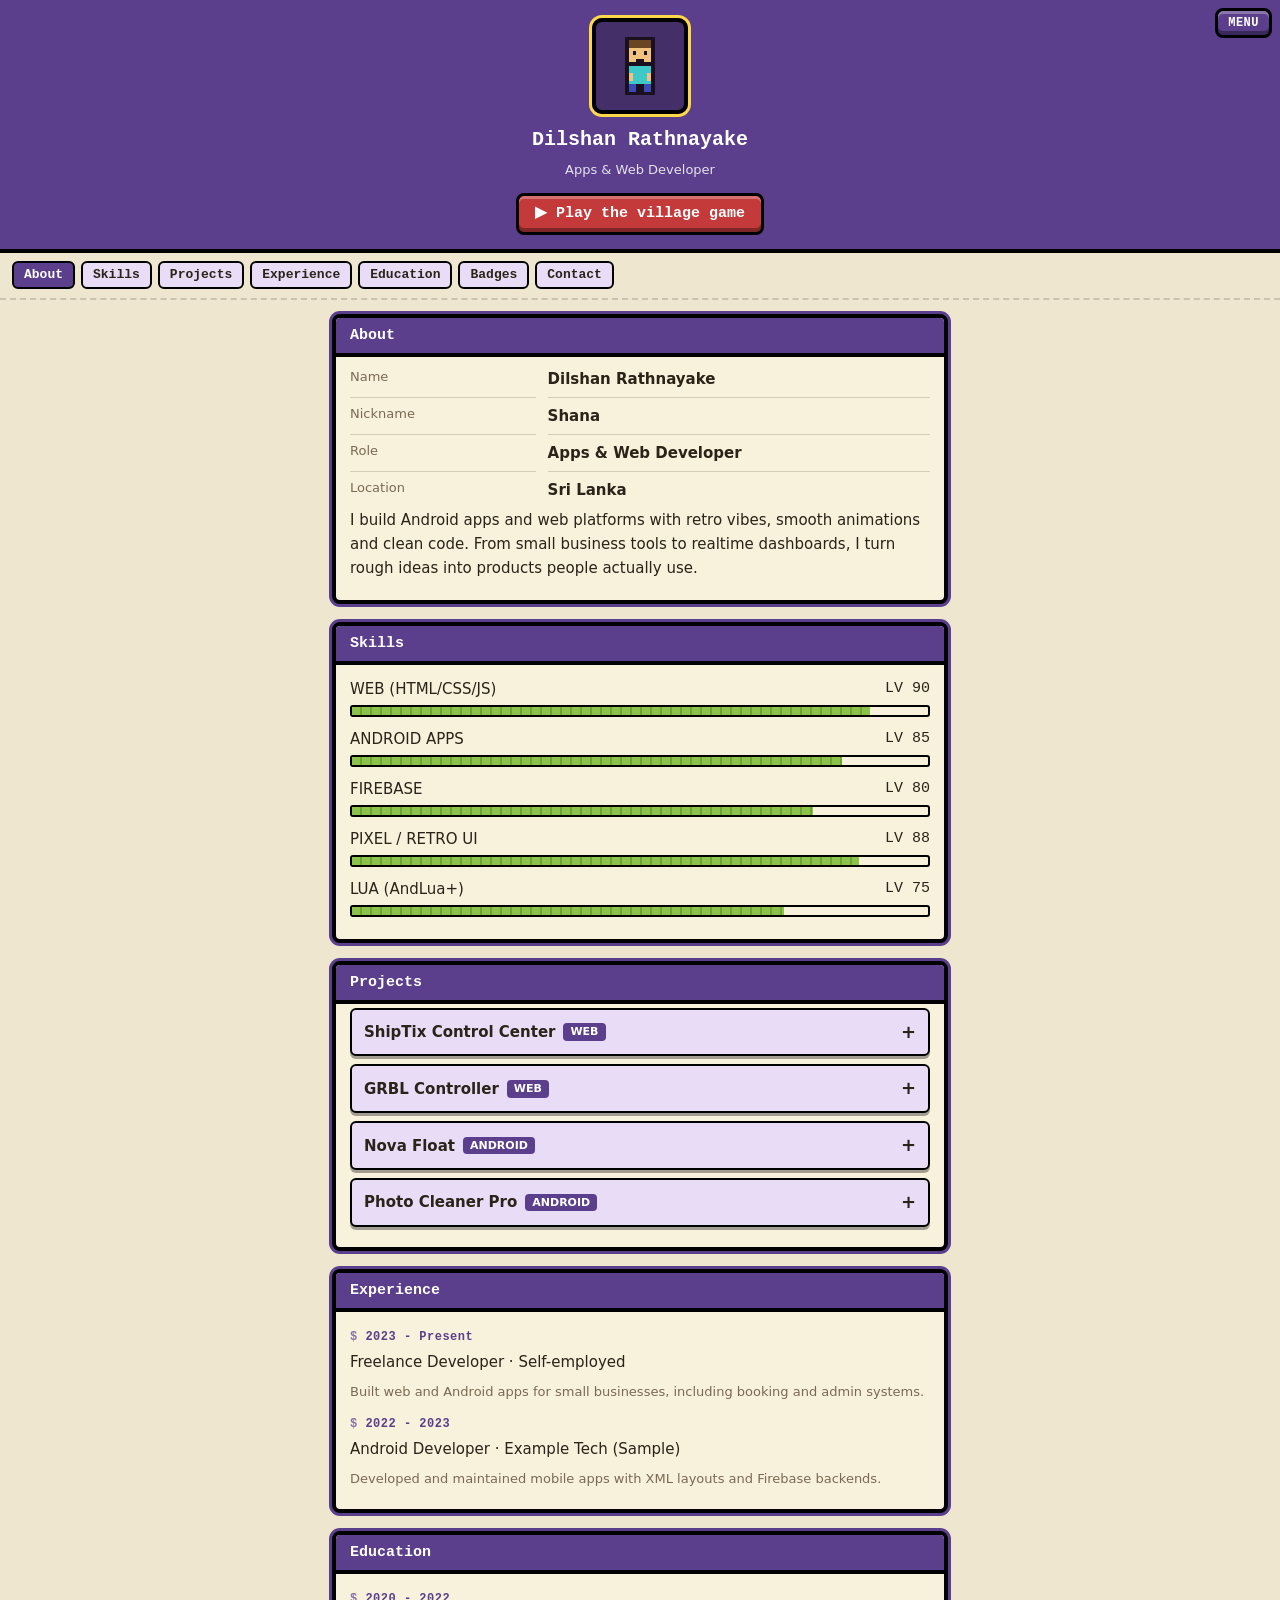
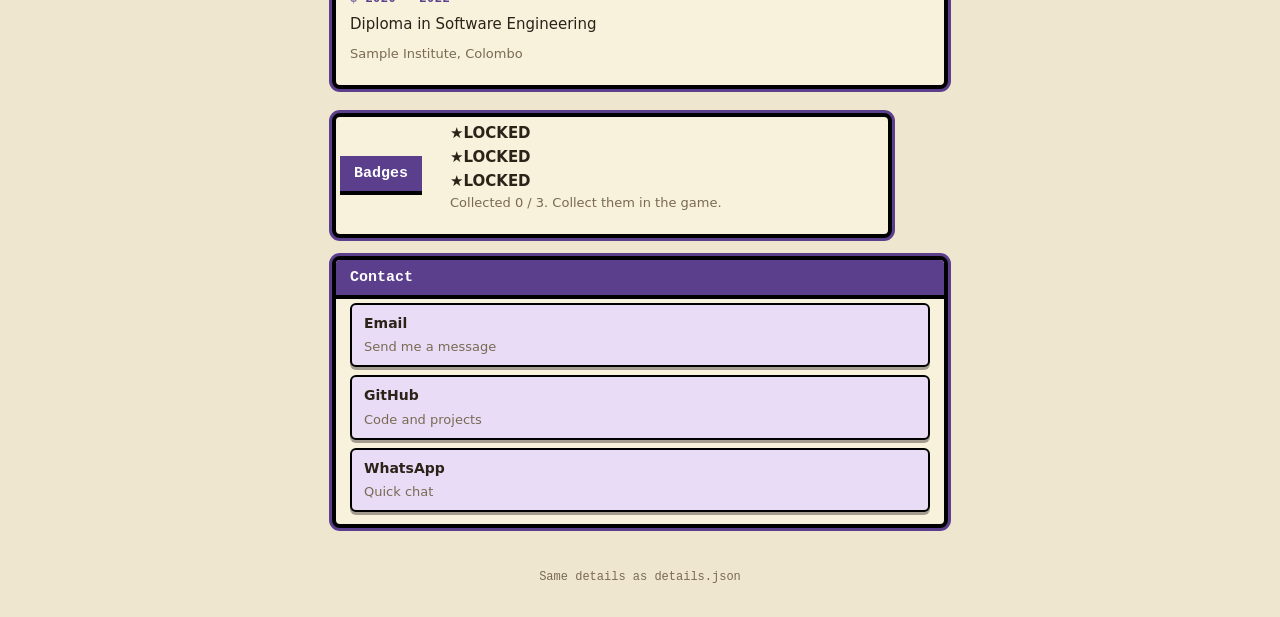
==== quick.html @ 718783ac "Add files via upload" ====
<!DOCTYPE html>
<html lang="en">
<head>
<meta charset="utf-8">
<meta name="viewport" content="width=device-width, initial-scale=1, viewport-fit=cover">
<title>Dilshan Rathnayake | Quick View</title>
<link rel="preconnect" href="https://fonts.googleapis.com">
<link href="https://fonts.googleapis.com/css2?family=Press+Start+2P&display=swap" rel="stylesheet">
<link rel="stylesheet" href="style.css">
</head>
<body>
<header class="qh">
  <canvas id="av" width="24" height="24" aria-label="Game character"></canvas>
  <h1 class="mono" id="nm">Dilshan "Shana" Rathnayake</h1>
  <p id="sb">Apps &amp; Web Developer</p>
  <a class="play mono" href="index.html#play">▶ Play the village game</a>
</header>
<nav id="nav" class="mono"></nav>
<main id="main"></main>
<footer class="mono">Same details as details.json</footer>

<button id="menu-btn" type="button" aria-label="Open menu: play or quick view">MENU</button>
<div id="start" hidden role="dialog" aria-modal="true" aria-labelledby="qs-t">
  <div class="st-card">
    <canvas id="st-av" width="24" height="24" aria-hidden="true"></canvas>
    <h2 id="qs-t">Dilshan Rathnayake</h2>
    <p class="st-intro">Apps &amp; Web Developer · Sri Lanka</p>
    <p>Want to play the game, or just see the details quickly?</p>
    <a id="st-play" class="btnl" href="index.html#play">▶ PLAY THE GAME</a>
    <a id="st-stay" href="#">Stay in Quick view</a>
  </div>
</div>

<script src="avatar.js"></script>
<script src="quick.js"></script>
</body>
</html>
---- style.css ----
[hidden]{display:none!important}
:root{--bg:#efe6d0;--card:#f8f1dc;--fg:#2b2218;--mut:#7a6a52;--line:rgba(43,34,24,.18);--btn:#5b3f8c;--chip:#e9dcf7;box-sizing:border-box;padding-top:env(safe-area-inset-top,0px);padding-bottom:env(safe-area-inset-bottom,0px)}
@media (prefers-color-scheme:dark){:root:not([data-theme="light"]){--bg:#17111f;--card:#211a2f;--fg:#efe6d0;--mut:#a99dbd;--line:rgba(239,230,208,.16);--chip:#3a2d57}}
:root[data-theme="dark"]{--bg:#17111f;--card:#211a2f;--fg:#efe6d0;--mut:#a99dbd;--line:rgba(239,230,208,.16);--chip:#3a2d57}
*{box-sizing:border-box}
html{scroll-padding-top:calc(env(safe-area-inset-top,0px) + 60px)}
body{margin:0;background:var(--bg);color:var(--fg);font:15px/1.6 system-ui,-apple-system,sans-serif}
.mono{font-family:"Courier New",ui-monospace,monospace}
a{color:var(--btn)}
p{margin:0 0 8px}

/* ---------- shared buttons ---------- */
button,.btnl{background:var(--btn);color:#fff;border:3px solid #000;border-radius:8px;font:700 14px "Courier New",ui-monospace,monospace;cursor:pointer;text-decoration:none;display:inline-flex;align-items:center;justify-content:center;box-shadow:inset 0 3px 0 rgba(255,255,255,.28),inset 0 -4px 0 rgba(0,0,0,.35);-webkit-tap-highlight-color:transparent;touch-action:manipulation;-webkit-user-select:none;user-select:none}
button:active,.btnl:active{filter:brightness(1.25);transform:translateY(2px)}
.play{display:inline-block;background:#c43a3a;color:#fff;text-decoration:none;font-weight:700;border:3px solid #000;border-radius:8px;padding:6px 16px;box-shadow:inset 0 3px 0 rgba(255,255,255,.28),inset 0 -4px 0 rgba(0,0,0,.35)}
#menu-btn{position:fixed;z-index:8;top:calc(env(safe-area-inset-top,0px) + 8px);right:8px;height:30px;padding:0 10px;font-size:12px;letter-spacing:.5px}

/* ---------- start / menu popup ---------- */
#start{position:fixed;inset:0;z-index:20;display:flex;align-items:center;justify-content:center;padding:max(12px,env(safe-area-inset-top)) 12px max(12px,env(safe-area-inset-bottom));background:rgba(8,5,16,.8)}
#start[hidden]{display:none}
.st-card{width:min(100%,400px);text-align:center;background:var(--card);color:var(--fg);border:4px solid #000;border-radius:8px;box-shadow:0 0 0 3px var(--btn),0 14px 36px rgba(0,0,0,.55);padding:22px 20px 18px;animation:shin .18s ease-out}
@keyframes shin{from{transform:translateY(24px) scale(.97);opacity:0}}
#st-av{display:block;margin:0 auto 10px;width:72px;height:72px;image-rendering:pixelated;background:rgba(0,0,0,.25);border:3px solid #000;border-radius:8px;box-shadow:0 0 0 3px #ffd84a}
.st-card h2{margin:0 0 6px;font:700 20px/1.3 "Courier New",ui-monospace,monospace}
.st-card p{margin:0 0 16px;color:var(--mut);font-size:14px}
.st-card p.st-intro{margin:2px 0 12px;padding-bottom:12px;border-bottom:2px dashed var(--line);color:var(--fg);font-weight:600}
#st-play{width:100%;height:68px;border-radius:12px;background:#c43a3a;color:#fff;font-size:20px;letter-spacing:.5px}
#st-stay{display:inline-block;margin-top:16px;padding:6px 8px;color:var(--mut);font-size:14px;text-underline-offset:3px}

/* ---------- quick view ---------- */
header.qh{background:var(--btn);color:#fff;border-bottom:4px solid #000;padding:18px 16px 14px;text-align:center}
header.qh h1{margin:0;font-size:20px}
header.qh p{margin:4px 0 12px;font-size:13px;opacity:.85}
#av{display:block;margin:0 auto 10px;width:96px;height:96px;image-rendering:pixelated;background:rgba(0,0,0,.25);border:4px solid #000;border-radius:10px;box-shadow:0 0 0 3px #ffd84a}
nav{padding-right:84px;position:sticky;top:env(safe-area-inset-top,0px);z-index:5;display:flex;gap:6px;overflow-x:auto;padding:8px 12px;background:var(--bg);border-bottom:2px dashed var(--line)}
nav a{flex:none;text-decoration:none;color:var(--fg);background:var(--chip);border:2px solid #000;border-radius:6px;padding:2px 10px;font-weight:700;font-size:13px}
nav a.on{background:var(--btn);color:#fff}
main{max-width:640px;margin:0 auto;padding:14px 12px 40px;display:grid;gap:18px}
body{overflow-x:hidden}
section.bk>h2{font-size:14px}
.in{padding:6px 14px 14px}
.sec+.sec{margin-top:4px}
@media (max-width:420px){header.qh h1{font-size:17px}#av{width:80px;height:80px}dl{grid-template-columns:minmax(72px,34%) 1fr}}
section.bk{background:var(--card);border:4px solid #000;border-radius:8px;box-shadow:0 0 0 3px var(--btn);overflow:hidden}
section.bk>h2{margin:0;background:var(--btn);color:#fff;padding:9px 14px;font:700 15px "Courier New",monospace;border-bottom:4px solid #000}
.in{padding:4px 14px 12px}
.sec h3{margin:14px 0 6px;font:700 12px "Courier New",monospace;color:var(--btn);letter-spacing:.5px}
.sec h3::before{content:"$ ";opacity:.7}
dl{margin:0;display:grid;grid-template-columns:minmax(84px,32%) 1fr;column-gap:12px}
dt,dd{margin:0;padding:6px 0;border-bottom:1px solid var(--line)}
dt{color:var(--mut);font-size:13px}
dd{font-weight:600;overflow-wrap:anywhere}
dl>:nth-last-child(-n+2){border-bottom:0}
.tags{display:flex;flex-wrap:wrap;gap:6px;padding-bottom:6px}
.tags span{background:var(--chip);border:2px solid #000;border-radius:4px;padding:0 9px;font:700 13px/1.6 "Courier New",monospace}
.bar{height:12px;background:var(--card);border:2px solid #000;border-radius:3px;margin:4px 0 10px;overflow:hidden}
.bar i{display:block;height:100%;width:0;background:repeating-linear-gradient(90deg,#8bc34a 0 8px,#6fa33a 8px 10px);transition:width 1.2s steps(12)}
.lnks{display:grid;gap:8px}
.lnk{display:block;text-decoration:none;color:var(--fg);background:var(--chip);border:2px solid #000;border-radius:6px;padding:7px 12px;box-shadow:0 3px 0 rgba(0,0,0,.35)}
.lnk b{display:block;font-size:14px}
.lnk span{font-size:13px;color:var(--mut)}
details{background:var(--chip);border:2px solid #000;border-radius:6px;margin-bottom:8px;box-shadow:0 3px 0 rgba(0,0,0,.35)}
summary{cursor:pointer;list-style:none;padding:8px 12px;display:flex;align-items:center;gap:8px;font-weight:700}
summary::-webkit-details-marker{display:none}
summary::after{content:"+";font-size:18px;margin-left:auto}
details[open] summary::after{content:"-"}
summary em{font-style:normal;font-size:11px;background:var(--btn);color:#fff;border-radius:4px;padding:0 7px}
details>.in{background:var(--card);border-top:2px solid #000;padding:8px 12px}
.sm{color:var(--mut);font-size:13px}
footer{text-align:center;color:var(--mut);font-size:12px;padding:0 12px 30px}

/* ---------- game page ---------- */
body.game{min-height:100vh;min-height:100dvh;display:flex;flex-direction:column;align-items:center;gap:10px;padding:max(10px,env(safe-area-inset-top)) 10px max(10px,env(safe-area-inset-bottom));background:radial-gradient(circle at 50% 30%,#2e2146,#0d0912 70%);color:#efe6d0;overflow-x:hidden}
body.game .top{width:min(100%,520px);text-align:center;padding:0 64px}
body.game h1{margin:0;font:700 11px/1.3 "Courier New",monospace;letter-spacing:.5px}
body.game #menu-btn{position:fixed;top:max(8px,env(safe-area-inset-top));right:8px;z-index:9;height:34px;padding:0 12px;font-size:12px}
#w{position:relative;width:min(100%,520px,max(220px,calc((100dvh - 340px) * 1.7778)));border:4px solid #000;border-radius:8px;box-shadow:0 0 0 3px var(--btn),0 8px 22px rgba(0,0,0,.5);overflow:hidden;background:#000}
#g{display:block;width:100%;height:auto;aspect-ratio:480/270;touch-action:none;cursor:pointer}
#w::after{content:"";position:absolute;inset:0;pointer-events:none;background:repeating-linear-gradient(rgba(0,0,0,.08) 0 1px,transparent 1px 3px),radial-gradient(ellipse at center,transparent 62%,rgba(0,0,0,.35))}
#dlg{position:absolute;left:3%;right:3%;top:4%;z-index:2;background:linear-gradient(#3248c8,#16205f);border:3px solid #fff;outline:3px solid #000;border-radius:6px;color:#fff;padding:8px 12px;font:700 clamp(11px,2.8vw,13px)/1.45 "Courier New",monospace;text-shadow:1px 1px #000;animation:shin .2s ease-out;pointer-events:none}
#dlg[hidden]{display:none}
#dlg b{display:block;color:#ffd84a;font-size:.85em;margin-bottom:2px;letter-spacing:.5px}
#over{position:absolute;inset:0;z-index:3;display:flex;flex-direction:column;align-items:center;justify-content:center;gap:12px;padding:12px;background:rgba(20,0,0,.78);color:#fff;font:700 14px "Courier New",monospace;text-align:center}
#over[hidden]{display:none}
#over b{font-size:clamp(20px,6vw,28px);color:#e83a3a;letter-spacing:2px}
#over p{margin:0;color:#ffd84a}
#over button{height:58px;padding:0 26px;background:#2f8f4a;font-size:16px}
#bpop{position:absolute;inset:0;z-index:4;display:flex;flex-direction:column;align-items:center;justify-content:center;gap:8px;pointer-events:none;background:radial-gradient(circle,rgba(255,216,74,.38),transparent 65%);opacity:0}
#bpop[hidden]{display:none}
#bpop.show{animation:bpop 1.7s ease-out forwards}
#bpop img{width:min(42%,170px);height:auto;aspect-ratio:1;object-fit:contain;filter:drop-shadow(0 0 12px #fcd34d)}
#bpop-t{font:700 clamp(11px,3vw,14px) "Courier New",monospace;color:#fff;background:rgba(58,45,30,.92);border:2px solid #fcd34d;border-radius:6px;padding:4px 10px}
@keyframes bpop{0%{opacity:0;transform:scale(.4)}15%{opacity:1;transform:scale(1.12)}25%{transform:scale(1)}75%{opacity:1}100%{opacity:0;transform:translateY(-24px)}}
@keyframes shin{from{transform:translateY(-8px);opacity:0}}

/* badge bar (badges.js) */
#badges{width:min(100%,520px);display:flex;align-items:center;gap:12px}
.bslots{flex:1;display:grid;grid-template-columns:repeat(3,1fr);gap:8px}
.bslot{position:relative;height:68px;background:rgba(58,45,30,.85);border:3px solid #000;border-radius:10px;box-shadow:inset 0 0 0 2px rgba(255,255,255,.07);display:grid;place-items:center}
.bslot img{height:84%;max-width:88%;object-fit:contain;filter:grayscale(1) brightness(.4);opacity:.5;transition:filter .6s,opacity .6s}
.bslot.got{background:#5b3f8c;box-shadow:0 0 0 2px #fcd34d,0 0 14px rgba(252,211,77,.55)}
.bslot.got img{filter:none;opacity:1}
.bslot .fb{font-size:26px;color:#fcd34d;text-shadow:0 0 8px #fcd34d}
.bslot:not(.got) .fb{color:#6b5b48;text-shadow:none}
.bslot.fresh{animation:slotpop .8s cubic-bezier(.3,1.4,.5,1)}
.bslot.fresh img{animation:wob .8s ease-out}
@keyframes slotpop{0%{transform:scale(.55)}55%{transform:scale(1.16) rotate(-5deg)}100%{transform:scale(1)}}
@keyframes wob{0%,100%{transform:rotate(0)}25%{transform:rotate(-12deg)}50%{transform:rotate(10deg)}75%{transform:rotate(-4deg)}}
.spk{position:absolute;left:50%;top:50%;width:7px;height:7px;border-radius:50%;background:#fcd34d;box-shadow:0 0 6px #fff3b0;pointer-events:none;animation:spk .9s ease-out forwards}
@keyframes spk{0%{transform:translate(-50%,-50%) scale(1.3);opacity:1}100%{transform:translate(calc(-50% + var(--dx)),calc(-50% + var(--dy))) scale(.2);opacity:0}}
.bcount{width:84px;flex:none;text-align:center}
#count{display:block;font:700 18px "Courier New",monospace;color:#fcd34d;text-shadow:2px 2px 0 #000}
#count.bump{animation:bump .5s ease-out}
@keyframes bump{0%{transform:scale(1.5);color:#fff}100%{transform:scale(1)}}
.bcount small{display:block;font:700 9px "Courier New",monospace;color:#d8cbb0;letter-spacing:1px}
.bprog{height:10px;margin-top:6px;background:#000;border:2px solid #000;border-radius:6px;overflow:hidden}
.bprog i{display:block;height:100%;width:0;background:linear-gradient(90deg,#f59e0b,#fcd34d);transition:width .7s cubic-bezier(.2,.8,.2,1)}

#msg{min-height:1.2em;margin:0;color:#ffd84a;font:700 11px/1.4 "Courier New",monospace;text-align:center}

/* controls: full-width, fills the row */
#pad{width:min(100%,520px);display:flex;flex-direction:column;gap:8px}
#bJump{width:100%;height:72px;font-size:20px;background:#c43a3a;border-radius:14px}
.row3{display:grid;grid-template-columns:repeat(3,1fr);gap:8px}
.row3>*{height:54px;width:100%;max-width:none;font-size:11px;padding:4px;border-radius:12px;text-align:center}
#bDuck{background:#2f8f4a}
#restart{background:#5b3f8c}
#skip{background:#2f8f4a;color:#fff;text-decoration:none}
#bDuck.held{filter:brightness(1.25);transform:translateY(2px)}

/* ---------- game layout v4: full-height stage, buttons at bottom, JS-fitted box ---------- */
body.game{justify-content:flex-start;height:100vh;height:100dvh;overflow:hidden}
#stage{flex:1 1 auto;min-height:0;width:100%;display:flex;align-items:center;justify-content:center;position:relative}
#w{flex:none;max-width:100%;max-height:100%}
#g{width:100%;height:100%}
#pad{margin-top:auto;flex:none}
#msg{display:none}
#badges{flex:none}

/* ---------- bigger badges ---------- */
#badges{width:min(100%,560px);padding:0 4px;gap:14px}
.bslots{gap:14px}
.bslot{height:clamp(84px,17vh,124px)}
.bslot img{height:86%;max-width:86%}
.bslot .fb{font-size:clamp(40px,8vh,64px)}
.bcount{width:96px}
#count{font-size:26px}

/* ---------- badge bar v5: bigger square badges, spinning ---------- */
#badges{width:min(100%,560px);padding:0 4px;gap:14px;align-items:center}
.bslots{gap:12px}
.bslot{height:auto;aspect-ratio:1/1;max-height:clamp(90px,19vh,140px);width:100%;justify-self:center}
.bslot img{height:84%;max-width:84%}
.bslot .fb{font-size:clamp(40px,9vh,70px)}
.bslot.got img{animation:spinY 3.2s linear infinite}
.bslot.got:nth-child(2) img{animation-delay:-1s}
.bslot.got:nth-child(3) img{animation-delay:-2s}
@keyframes spinY{from{transform:rotateY(0)}to{transform:rotateY(360deg)}}
.bcount{width:88px}

/* space between the game box and the badge bar */
#badges{margin-top:clamp(16px,5vh,44px)}

/* tighter space between the game box and the badge bar */
#badges{margin-top:8px}
#stage{align-items:center}

/* ---------- v6: fly-to-slot badge, mobile fit for buttons and badge bar ---------- */
.flyb{position:fixed;z-index:60;width:120px;height:120px;margin:-60px 0 0 -60px;pointer-events:none;display:flex;align-items:center;justify-content:center;filter:drop-shadow(0 0 14px #fcd34d);transform-origin:50% 50%}
.flyb img{width:100%;height:100%;object-fit:contain}
.flyb .fb2{font-size:90px;color:#fcd34d;text-shadow:0 0 12px #fcd34d}
body.game{overflow:hidden}
body.game{padding-bottom:max(6px,env(safe-area-inset-bottom))}
#stage{min-height:0}
#badges{margin-top:6px;flex:none}
.bslot{max-height:clamp(64px,13vh,110px)}
#pad{gap:clamp(6px,1.2vh,10px)}
#pad button,#pad .btnl{height:clamp(44px,6.5vh,56px);aspect-ratio:auto}
#bJump{height:clamp(50px,8.5vh,74px)!important}
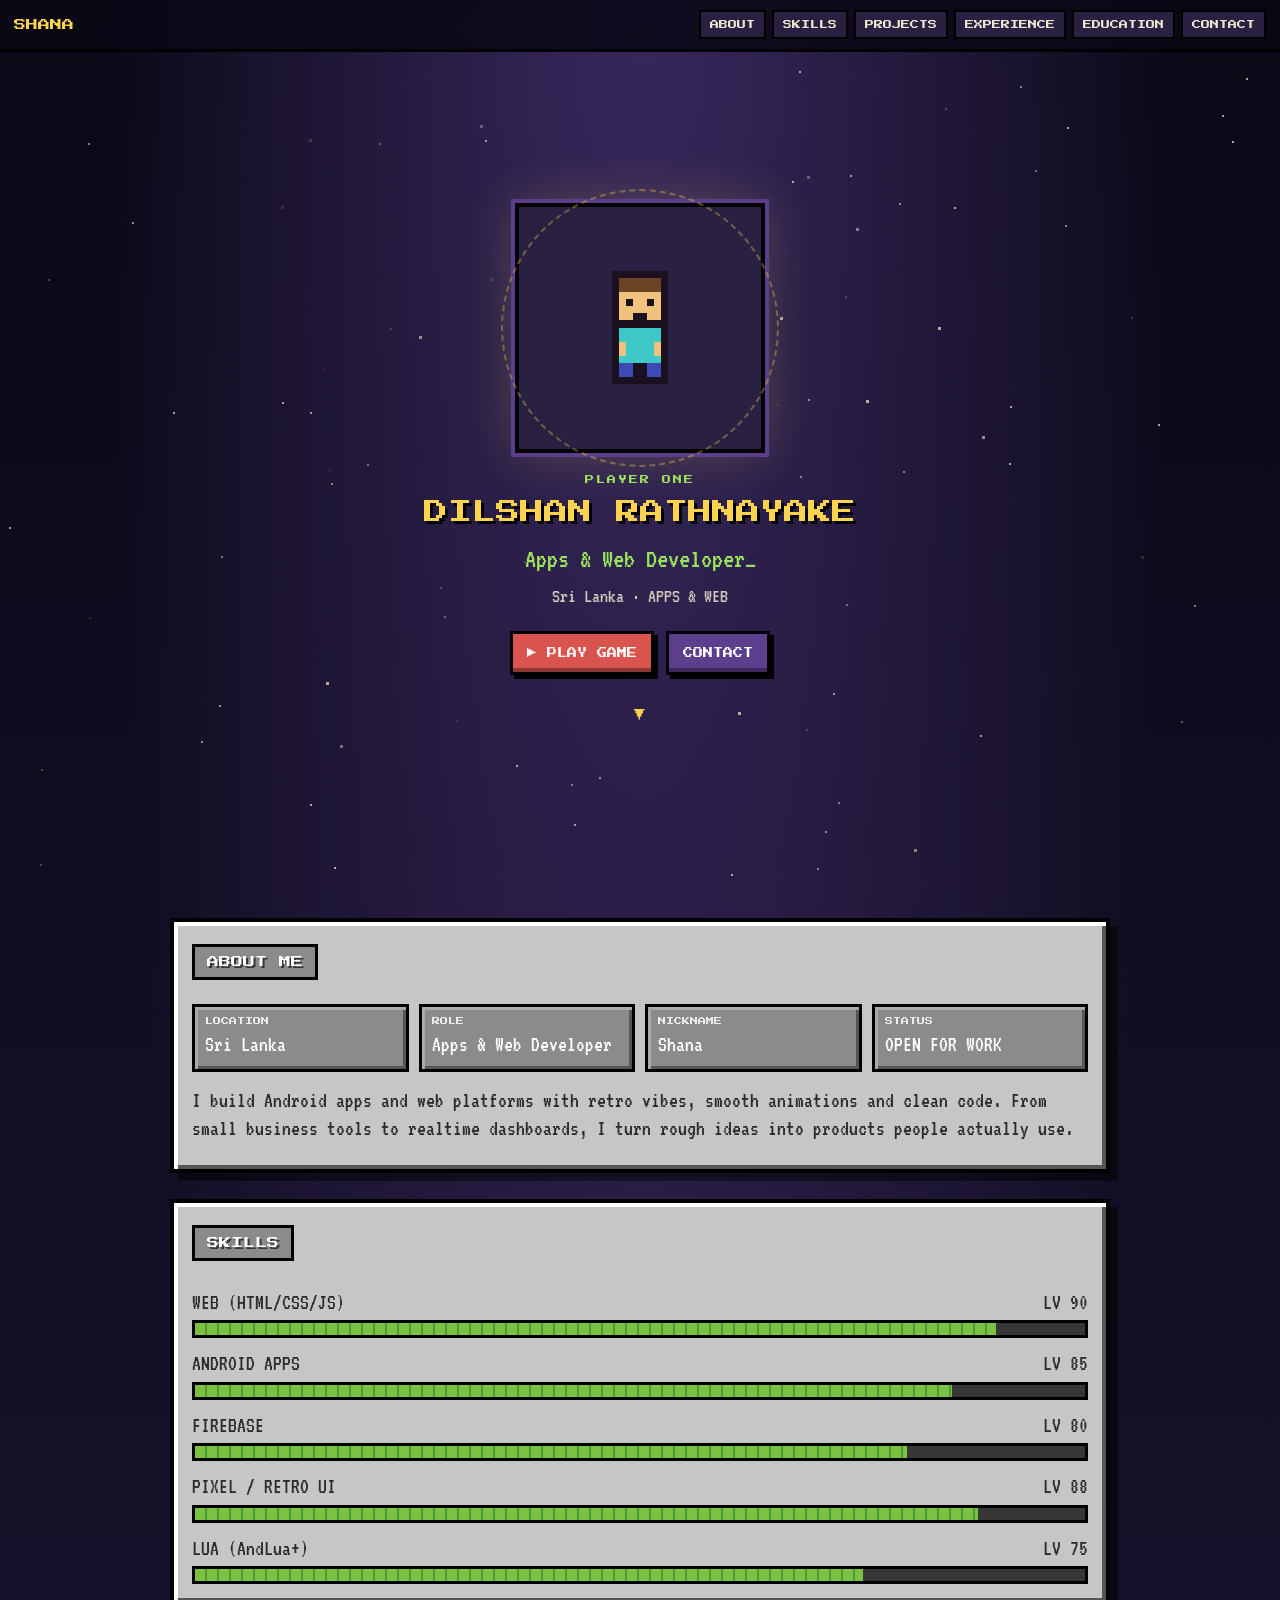
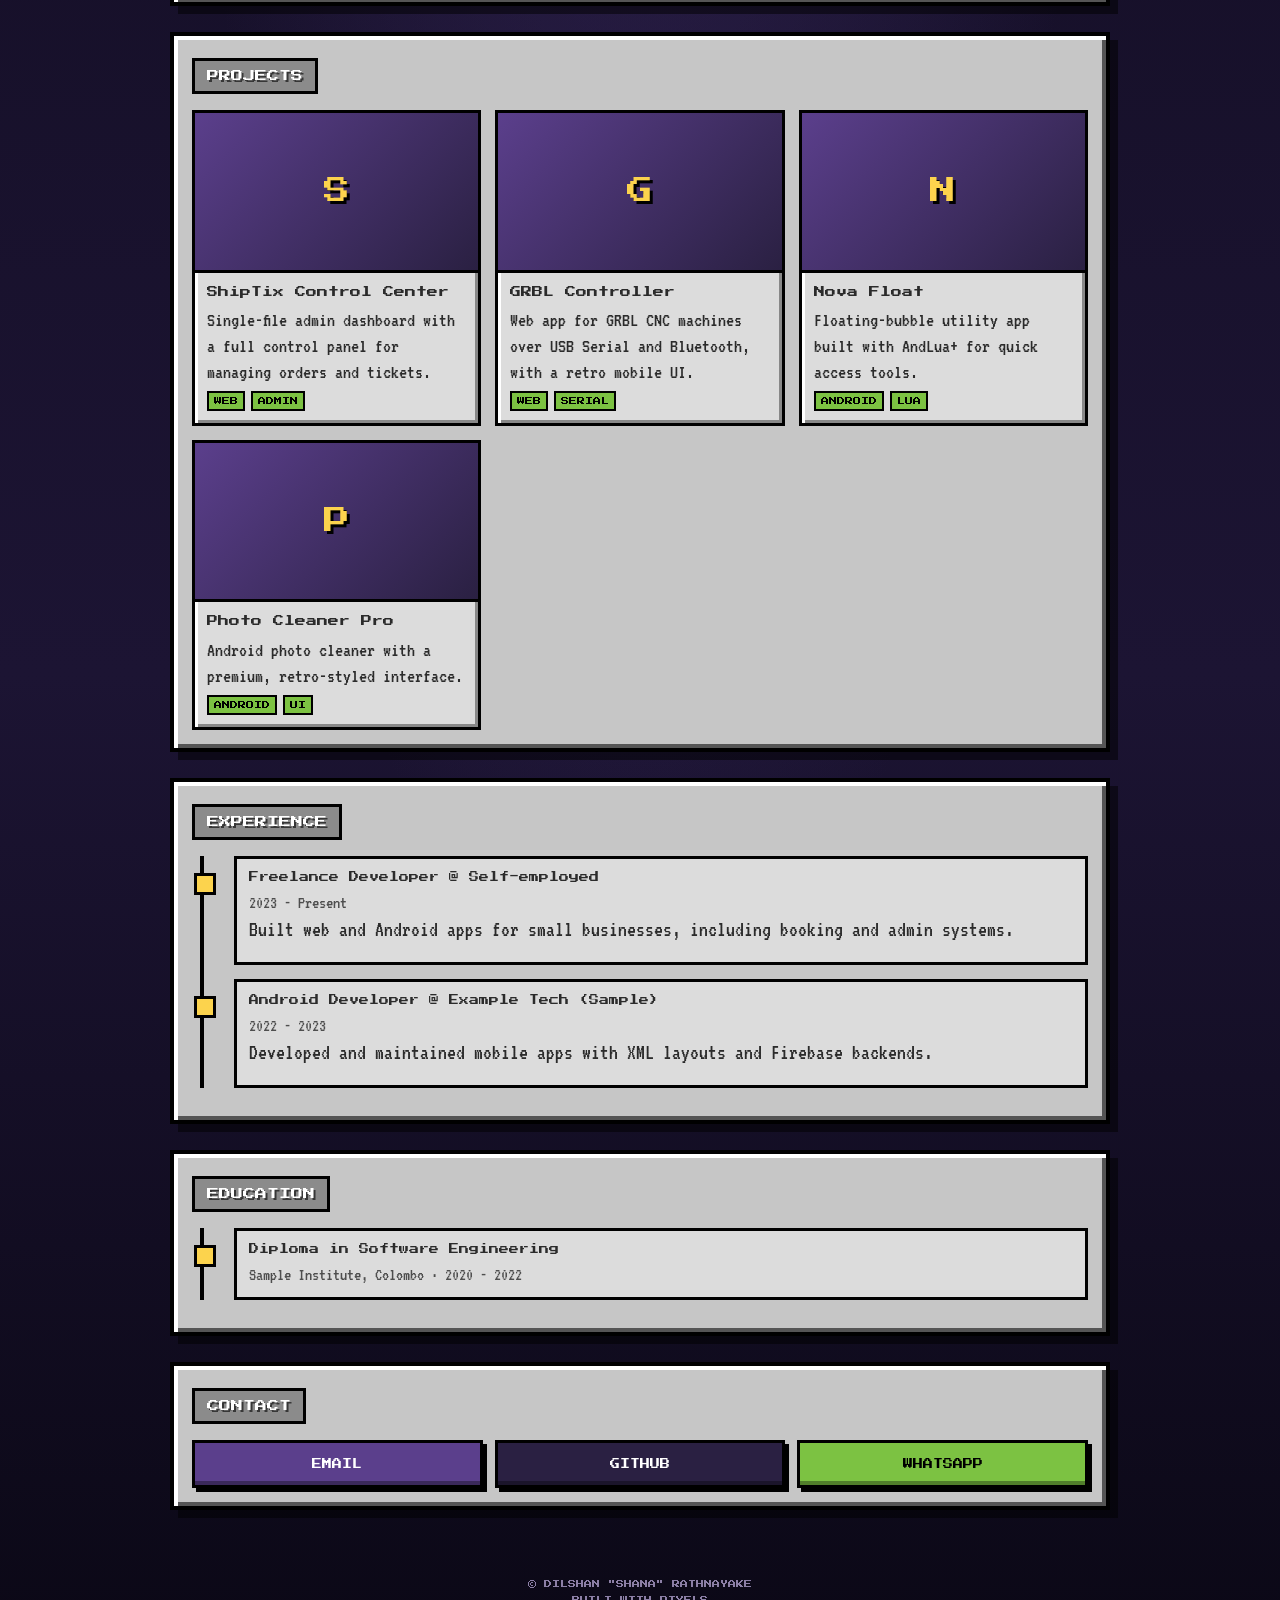
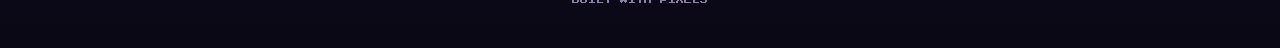
==== commit 0f1e09ed: "Add files via upload" ====
--- a/quick.html
+++ b/quick.html
@@ -3,33 +3,134 @@
 <head>
 <meta charset="utf-8">
 <meta name="viewport" content="width=device-width, initial-scale=1, viewport-fit=cover">
-<title>Dilshan Rathnayake | Quick View</title>
+<title>Dilshan Rathnayake | Portfolio</title>
 <link rel="preconnect" href="https://fonts.googleapis.com">
-<link href="https://fonts.googleapis.com/css2?family=Press+Start+2P&display=swap" rel="stylesheet">
-<link rel="stylesheet" href="style.css">
+<link href="https://fonts.googleapis.com/css2?family=Press+Start+2P&family=VT323&display=swap" rel="stylesheet">
+<style>
+:root{--gui:#c6c6c6;--gui-d:#8b8b8b;--ink:#2b2b2b;--gold:#fcd34d;--grass:#7cc242;--red:#d9534f;--purple:#5b3f8c;--night:#0b0816}
+*{box-sizing:border-box;margin:0;padding:0}
+[hidden]{display:none!important}
+html{scroll-behavior:smooth;scroll-padding-top:76px}
+body{font-family:'VT323',monospace;font-size:21px;line-height:1.25;color:#efe6d0;min-height:100vh;overflow-x:hidden;background:radial-gradient(ellipse at 50% -10%,#3b2b63,transparent 60%),linear-gradient(#0b0816,#1c1433 70%,#0b0816)}
+#stars{position:fixed;inset:0;z-index:0;pointer-events:none;width:100%;height:100%}
+header,main,footer{position:relative;z-index:1}
+a{color:inherit}
+button{font-family:inherit}
+
+/* ---------- top bar ---------- */
+.nav{position:sticky;top:0;z-index:20;display:flex;align-items:center;gap:10px;padding:10px 14px;background:rgba(11,8,22,.88);backdrop-filter:blur(6px);border-bottom:3px solid #000}
+.brand{font:12px 'Press Start 2P',monospace;color:var(--gold);text-decoration:none;text-shadow:2px 2px 0 #000;white-space:nowrap}
+.links{display:flex;gap:6px;margin-left:auto;overflow-x:auto;scrollbar-width:none}
+.links a{font:9px 'Press Start 2P',monospace;color:#efe6d0;text-decoration:none;padding:8px 9px;border:2px solid #000;background:#2a2042;white-space:nowrap}
+.links a.on,.links a:hover{background:var(--gold);color:#000}
+#menuBtn{margin-left:auto;width:44px;height:40px;font:16px 'Press Start 2P',monospace;color:#fff;background:var(--purple);border:3px solid #000;box-shadow:inset 0 -4px 0 rgba(0,0,0,.35),3px 3px 0 #000;cursor:pointer;display:none}
+#menuBtn:focus-visible,.links a:focus-visible,.btn:focus-visible,.mlink:focus-visible{outline:3px dashed var(--gold);outline-offset:3px}
+@media (max-width:760px){.links{display:none}#menuBtn{display:block}}
+
+/* ---------- mobile menu (dropdown) ---------- */
+#menu{position:fixed;top:64px;left:10px;right:10px;z-index:30;max-width:460px;margin-left:auto;background:var(--gui);color:var(--ink);border:4px solid #000;box-shadow:inset 4px 4px 0 #fff,inset -4px -4px 0 #555,0 14px 30px rgba(0,0,0,.6);padding:12px;display:grid;gap:8px;animation:pop .18s steps(4)}
+.mhead{font:10px 'Press Start 2P',monospace;color:#fff;background:var(--gui-d);padding:8px;border:2px solid #000;text-shadow:2px 2px 0 #373737}
+.mlink{font:10px 'Press Start 2P',monospace;color:var(--ink);text-decoration:none;background:#dcdcdc;border:3px solid #000;padding:12px 10px;box-shadow:inset 2px 2px 0 #fff,inset -2px -2px 0 #888;display:flex;justify-content:space-between;align-items:center}
+.mlink:hover,.mlink:active{background:var(--gold)}
+.mlink.play{background:var(--red);color:#fff;text-shadow:2px 2px 0 #000}
+
+/* ---------- hero ---------- */
+.hero{min-height:calc(100vh - 60px);display:flex;flex-direction:column;align-items:center;justify-content:center;text-align:center;padding:30px 18px 50px}
+.shana{position:relative;width:min(64vw,250px);aspect-ratio:1;display:grid;place-items:center;background:#2a2042;border:4px solid #000;box-shadow:0 0 0 4px var(--purple),0 0 50px rgba(252,211,77,.22);margin-bottom:22px;animation:float 3.2s ease-in-out infinite}
+.shana img{width:88%;height:88%;object-fit:contain;image-rendering:pixelated}
+.shana canvas{width:70%;height:70%;image-rendering:pixelated}
+.shana::after{content:"";position:absolute;inset:-18px;border:2px dashed rgba(252,211,77,.35);border-radius:50%;animation:spin 14s linear infinite;pointer-events:none}
+.kicker{font:9px 'Press Start 2P',monospace;color:#9be15d;letter-spacing:2px;margin-bottom:10px}
+.name{font:clamp(14px,4.4vw,24px)/1.5 'Press Start 2P',monospace;color:var(--gold);text-shadow:3px 3px 0 #000;max-width:900px}
+.role{font-size:clamp(20px,4vw,28px);color:#9be15d;margin:12px 0 6px;min-height:1.3em}
+.caret{animation:blink 1s steps(2) infinite}
+.loc{font-size:20px;opacity:.85;margin-bottom:22px}
+.cta{display:flex;gap:12px;flex-wrap:wrap;justify-content:center}
+.btn{font:10px 'Press Start 2P',monospace;color:#fff;text-decoration:none;background:var(--purple);border:3px solid #000;padding:14px 14px;box-shadow:inset 0 -4px 0 rgba(0,0,0,.35),4px 4px 0 #000;transition:transform .08s}
+.btn.red{background:var(--red)}
+.btn:hover{transform:translate(-1px,-1px)}
+.btn:active{transform:translate(3px,3px);box-shadow:1px 1px 0 #000}
+.scroll{margin-top:34px;font:12px 'Press Start 2P',monospace;color:var(--gold);text-decoration:none;animation:bob 1.6s steps(2) infinite}
+
+/* ---------- panels (minecraft GUI style) ---------- */
+main{padding:0 14px 30px}
+.panel{max-width:940px;margin:26px auto;background:var(--gui);color:var(--ink);border:4px solid #000;box-shadow:inset 4px 4px 0 #fff,inset -4px -4px 0 #555,8px 8px 0 rgba(0,0,0,.5);padding:22px 18px 18px;opacity:0;transform:translateY(24px);transition:opacity .6s,transform .6s}
+.panel.in{opacity:1;transform:none}
+.panel h2{font:12px 'Press Start 2P',monospace;color:#fff;background:var(--gui-d);border:3px solid #000;padding:9px 12px;margin-bottom:16px;text-shadow:2px 2px 0 #373737;display:inline-block}
+.panel p{font-size:22px;line-height:1.3;margin-bottom:8px}
+.stats{display:grid;grid-template-columns:repeat(auto-fit,minmax(150px,1fr));gap:10px;margin:8px 0 14px}
+.stat{background:var(--gui-d);border:3px solid #000;padding:10px;box-shadow:inset 3px 3px 0 #aaa,inset -3px -3px 0 #555;color:#fff}
+.stat small{display:block;font:8px 'Press Start 2P',monospace;opacity:.85;margin-bottom:6px}
+.stat b{font-weight:400;font-size:22px}
+.row{display:flex;justify-content:space-between;font-size:22px;margin-top:12px}
+.bar{height:18px;background:#373737;border:3px solid #000;margin-top:4px}
+.bar i{display:block;height:100%;width:0;background:repeating-linear-gradient(90deg,var(--grass) 0 10px,#4a9a38 10px 12px);transition:width 1.4s steps(14)}
+.grid{display:grid;grid-template-columns:repeat(auto-fit,minmax(230px,1fr));gap:14px}
+.card{background:#dcdcdc;border:3px solid #000;box-shadow:inset 3px 3px 0 #fff,inset -3px -3px 0 #888;transition:transform .2s;display:flex;flex-direction:column}
+.card:hover{transform:translateY(-4px)}
+.thumb{aspect-ratio:16/9;background:linear-gradient(135deg,var(--purple),#2a2042);display:grid;place-items:center;border-bottom:3px solid #000;overflow:hidden}
+.thumb img{width:100%;height:100%;object-fit:cover;transition:transform .5s}
+.card:hover .thumb img{transform:scale(1.06)}
+.thumb span{font:26px 'Press Start 2P',monospace;color:var(--gold);text-shadow:3px 3px 0 #000}
+.cbody{padding:12px;display:flex;flex-direction:column;gap:6px;flex:1}
+.cbody h3{font:11px/1.5 'Press Start 2P',monospace}
+.cbody p{font-size:20px;margin:0}
+.tags{display:flex;flex-wrap:wrap;gap:6px;margin-top:auto}
+.tags span{font:8px 'Press Start 2P',monospace;background:var(--grass);border:2px solid #000;color:#000;padding:4px 5px}
+.open{margin-top:6px;align-self:flex-start;font:9px 'Press Start 2P',monospace;color:#fff;background:var(--purple);border:3px solid #000;padding:8px 10px;text-decoration:none}
+.tl{position:relative;padding-left:30px;border-left:4px solid #000;margin-left:8px}
+.tl-item{position:relative;margin:0 0 14px;padding:10px 12px;background:#dcdcdc;border:3px solid #000}
+.tl-item::before{content:"";position:absolute;left:-43px;top:14px;width:16px;height:16px;background:var(--gold);border:3px solid #000}
+.tl-item h3{font:10px/1.6 'Press Start 2P',monospace;margin-bottom:4px}
+.tl-item small{font-size:18px;opacity:.8}
+.contact{display:grid;grid-template-columns:repeat(auto-fit,minmax(180px,1fr));gap:12px}
+.contact a{font:10px 'Press Start 2P',monospace;color:#fff;text-decoration:none;text-align:center;padding:16px 10px;border:3px solid #000;box-shadow:inset 0 -4px 0 rgba(0,0,0,.35),4px 4px 0 #000}
+.contact a.dis{opacity:.45;pointer-events:none}
+footer{text-align:center;font:8px 'Press Start 2P',monospace;color:#8c7fa6;padding:10px 14px 40px;line-height:2}
+
+@keyframes float{50%{transform:translateY(-8px)}}
+@keyframes bob{50%{transform:translateY(4px)}}
+@keyframes blink{50%{opacity:0}}
+@keyframes spin{to{transform:rotate(360deg)}}
+@keyframes pop{from{opacity:0;transform:translateY(-8px)}}
+@media (prefers-reduced-motion:reduce){*,*::before,*::after{animation:none!important;transition:none!important}.panel{opacity:1;transform:none}}
+</style>
 </head>
 <body>
-<header class="qh">
-  <canvas id="av" width="24" height="24" aria-label="Game character"></canvas>
-  <h1 class="mono" id="nm">Dilshan "Shana" Rathnayake</h1>
-  <p id="sb">Apps &amp; Web Developer</p>
-  <a class="play mono" href="index.html#play">▶ Play the village game</a>
+<canvas id="stars" aria-hidden="true"></canvas>
+
+<header class="nav">
+  <a class="brand" href="#top">SHANA</a>
+  <nav class="links" id="links" aria-label="Sections"></nav>
+  <button id="menuBtn" type="button" aria-expanded="false" aria-controls="menu" aria-label="Open menu">☰</button>
 </header>
-<nav id="nav" class="mono"></nav>
-<main id="main"></main>
-<footer class="mono">Same details as details.json</footer>
 
-<button id="menu-btn" type="button" aria-label="Open menu: play or quick view">MENU</button>
-<div id="start" hidden role="dialog" aria-modal="true" aria-labelledby="qs-t">
-  <div class="st-card">
-    <canvas id="st-av" width="24" height="24" aria-hidden="true"></canvas>
-    <h2 id="qs-t">Dilshan Rathnayake</h2>
-    <p class="st-intro">Apps &amp; Web Developer · Sri Lanka</p>
-    <p>Want to play the game, or just see the details quickly?</p>
-    <a id="st-play" class="btnl" href="index.html#play">▶ PLAY THE GAME</a>
-    <a id="st-stay" href="#">Stay in Quick view</a>
-  </div>
+<div id="menu" hidden role="menu">
+  <div class="mhead">MENU</div>
+  <div id="mlinks" style="display:grid;gap:8px"></div>
+  <a class="mlink play" href="play.html" role="menuitem">▶ PLAY GAME <span>→</span></a>
 </div>
+
+<main>
+  <section class="hero" id="top">
+    <div class="shana">
+      <img id="shanaImg" src="images/shana.png" alt="Shana" onerror="this.hidden=true;document.getElementById('av').hidden=false">
+      <canvas id="av" width="24" height="24" hidden aria-label="Shana pixel character"></canvas>
+    </div>
+    <p class="kicker">PLAYER ONE</p>
+    <h1 class="name" id="nm">DILSHAN RATHNAYAKE</h1>
+    <p class="role"><span id="role"></span><span class="caret">_</span></p>
+    <p class="loc" id="loc"></p>
+    <div class="cta">
+      <a class="btn red" href="play.html">▶ PLAY GAME</a>
+      <a class="btn" href="#contact">CONTACT</a>
+    </div>
+    <a class="scroll" href="#about" aria-label="Scroll down">▼</a>
+  </section>
+  <div id="sections"></div>
+</main>
+
+<footer>© DILSHAN "SHANA" RATHNAYAKE<br>BUILT WITH PIXELS</footer>
 
 <script src="avatar.js"></script>
 <script src="quick.js"></script>
